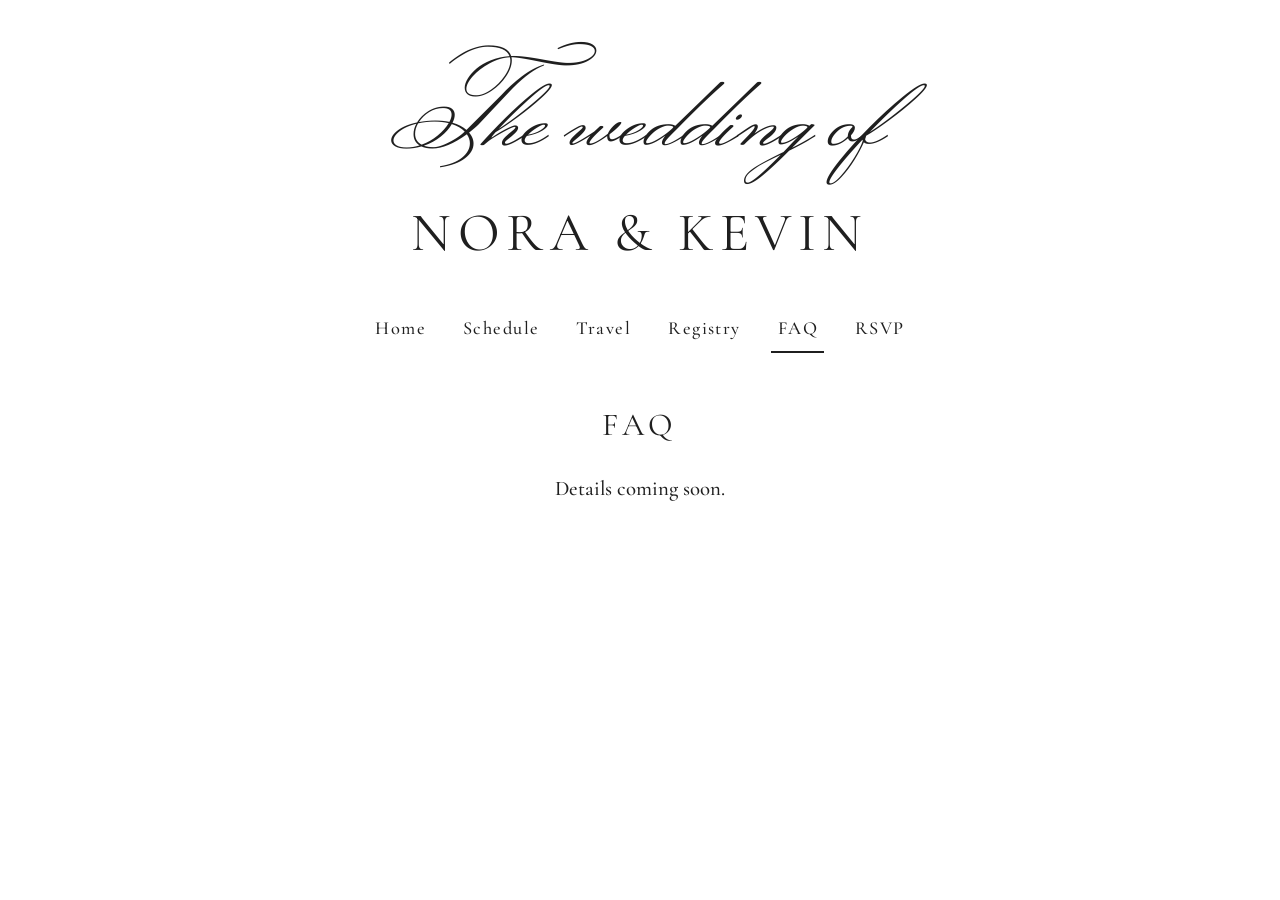
==== faq/index.html @ d705b708 "Apply the chosen design: script masthead, serif caps, nav, photo Modeled on the template Kevin picke" ====
<!doctype html>
<html lang="en">
<head>
  <meta charset="utf-8">
  <meta name="viewport" content="width=device-width, initial-scale=1">
  <meta name="robots" content="noindex, nofollow">
  <title>FAQ &middot; Nora &amp; Kevin</title>
  <link rel="preload" href="/fonts/cormorant-garamond.woff2" as="font" type="font/woff2" crossorigin>
  <link rel="stylesheet" href="/style.css">
  <script>document.documentElement.className += ' js';</script>
</head>
<body class="subpage">
  <div class="page">
    <header class="topbar">
      <button type="button" class="menu-button" aria-controls="site-nav" aria-expanded="false" aria-label="Open menu">&#9776;</button>
      <a class="monogram" href="/">N&amp;K</a>
    </header>

    <header class="masthead">
      <p class="script">The wedding of</p>
      <p class="names"><a href="/">Nora &amp; Kevin</a></p>
    </header>

    <nav id="site-nav" class="site-nav" aria-label="Main">
      <ul>
        <li><a href="/">Home</a></li>
        <li><a href="/schedule/">Schedule</a></li>
        <li><a href="/travel/">Travel</a></li>
        <li><a href="/registry/">Registry</a></li>
        <li><a href="/faq/" aria-current="page">FAQ</a></li>
        <li><a href="/rsvp/">RSVP</a></li>
      </ul>
    </nav>

    <main class="content">
      <h1 class="page-title">FAQ</h1>
      <p class="center">Details coming soon.</p>
    </main>
  </div>
  <script src="/site.js"></script>
</body>
</html>
---- style.css ----
/* Shared styles for every page. Fonts are self-hosted (see fonts/), so no
   requests go to Google Fonts. */

@font-face {
  font-family: "Cormorant Garamond";
  src: url("/fonts/cormorant-garamond.woff2") format("woff2");
  font-weight: 300 700;
  font-display: swap;
}

@font-face {
  font-family: "Monsieur La Doulaise";
  src: url("/fonts/monsieur-la-doulaise.woff2") format("woff2");
  font-display: swap;
}

:root {
  --ink: #1f1f1f;
  --muted: #4a4a4a;
  --line: #d6d6d6;
  --paper: #fff;
  --serif: "Cormorant Garamond", Garamond, Georgia, serif;
  --script: "Monsieur La Doulaise", "Snell Roundhand", cursive;
}

*, *::before, *::after { box-sizing: border-box; }

body {
  margin: 0;
  font-family: var(--serif);
  font-weight: 500;
  font-size: 1.3rem;
  line-height: 1.5;
  color: var(--ink);
  background: var(--paper);
}

a { color: inherit; }
img { max-width: 100%; display: block; }

.caps { text-transform: uppercase; letter-spacing: 0.14em; }

/* ---- Page frame ----
   Desktop order: masthead, nav, photo, content.
   Phone order: top bar, photo, masthead, content (nav opens from the menu button). */

.page { display: flex; flex-direction: column; min-height: 100vh; }

.topbar { display: none; }

.masthead { text-align: center; padding: 3rem 1rem 1rem; }

.script {
  font-family: var(--script);
  font-weight: normal;
  font-size: clamp(4rem, 11vw, 6.5rem);
  line-height: 1.3;
  margin: 0;
}

.names a { text-decoration: none; }

.names {
  font-weight: 400;
  font-size: clamp(2.1rem, 6vw, 3.4rem);
  line-height: 1.25;
  letter-spacing: 0.12em;
  text-transform: uppercase;
  margin: 1rem 0 1rem;
}

.when-where, .countdown {
  font-size: 1.15rem;
  letter-spacing: 0.15em;
  text-transform: uppercase;
  margin: 0;
}

/* ---- Navigation ---- */

.site-nav ul {
  list-style: none;
  margin: 0;
  padding: 0.5rem 1rem 2rem;
  display: flex;
  flex-wrap: wrap;
  justify-content: center;
  gap: 0.25rem 1.5rem;
}

.site-nav a {
  display: inline-block;
  padding: 0.5rem 0.4rem;
  font-size: 1.15rem;
  letter-spacing: 0.08em;
  text-decoration: none;
  border-bottom: 2px solid transparent;
}

.site-nav a:hover { border-bottom-color: var(--line); }
.site-nav a[aria-current="page"] { border-bottom-color: var(--ink); }

a:focus-visible, button:focus-visible { outline: 3px solid var(--ink); outline-offset: 3px; }

/* ---- Photo ---- */

.hero { margin: 0 auto; width: 100%; max-width: 58rem; padding: 0 1rem; }
.hero img, .hero-placeholder { width: 100%; aspect-ratio: 16 / 10; object-fit: cover; }
.hero-placeholder {
  display: grid;
  place-items: center;
  background: #eee;
  color: var(--muted);
  letter-spacing: 0.1em;
  text-transform: uppercase;
  font-size: 1rem;
}

/* ---- Content ---- */

main { flex: 1; }

.content { max-width: 38rem; margin: 0 auto; padding: 1rem 1rem 4rem; }

.page-title {
  font-weight: 400;
  font-size: 2rem;
  letter-spacing: 0.14em;
  text-transform: uppercase;
  text-align: center;
  margin: 0 0 1.5rem;
}

.details { text-align: center; padding: 3.5rem 1rem 4rem; }
.details p { margin: 0; letter-spacing: 0.15em; text-transform: uppercase; }
.details .rule { width: 12rem; height: 1px; background: var(--ink); border: 0; margin: 1.5rem auto; }
.details .button { margin-top: 2rem; }

.button {
  display: inline-block;
  min-height: 3rem;
  padding: 0.85rem 1.6rem;
  background: var(--ink);
  color: #fff;
  font: inherit;
  font-weight: 600;
  font-size: 1rem;
  letter-spacing: 0.18em;
  text-transform: uppercase;
  text-decoration: none;
  border: 0;
  border-radius: 2px;
  cursor: pointer;
}

.center { text-align: center; }

/* ---- Phones ---- */

@media (max-width: 760px) {
  body { font-size: 1.25rem; }

  .topbar {
    order: -2;
    display: grid;
    grid-template-columns: 3rem 1fr 3rem;
    align-items: center;
    position: sticky;
    top: 0;
    z-index: 10;
    height: 3.5rem;
    padding: 0 0.5rem;
    background: var(--paper);
  }

  .monogram {
    grid-column: 2;
    justify-self: center;
    font-size: 1.6rem;
    letter-spacing: 0.08em;
    text-decoration: none;
  }

  .menu-button {
    display: none;
    width: 3rem;
    height: 3rem;
    padding: 0;
    background: none;
    border: 0;
    color: inherit;
    font-size: 2rem;
    line-height: 1;
    cursor: pointer;
  }
  .js .menu-button { display: block; }

  /* Without JavaScript the nav simply shows as a list under the top bar. */
  .site-nav { order: -1; }
  .js .site-nav {
    display: none;
    position: fixed;
    top: 3.5rem;
    left: 0;
    right: 0;
    bottom: 0;
    z-index: 9;
    overflow-y: auto;
    background: var(--paper);
  }
  .js .site-nav.open { display: block; }
  .js .site-nav ul { flex-direction: column; align-items: center; gap: 0.5rem; padding-top: 1.5rem; }
  .js .site-nav a { font-size: 1.4rem; padding: 0.6rem 1rem; }

  .hero { padding: 0; }
  .hero img, .hero-placeholder { aspect-ratio: 4 / 3; }

  .masthead { padding-top: 2.5rem; }
  .when-where, .countdown { font-size: 1.05rem; line-height: 1.8; }

  /* Inner pages skip the big masthead on phones; the top bar names the site. */
  .subpage .masthead { display: none; }
  .subpage .content { padding-top: 2rem; }
}

@media (min-width: 761px) {
  .masthead { order: 1; }
  .site-nav { order: 2; }
  .hero { order: 3; }
  main { order: 4; }
}
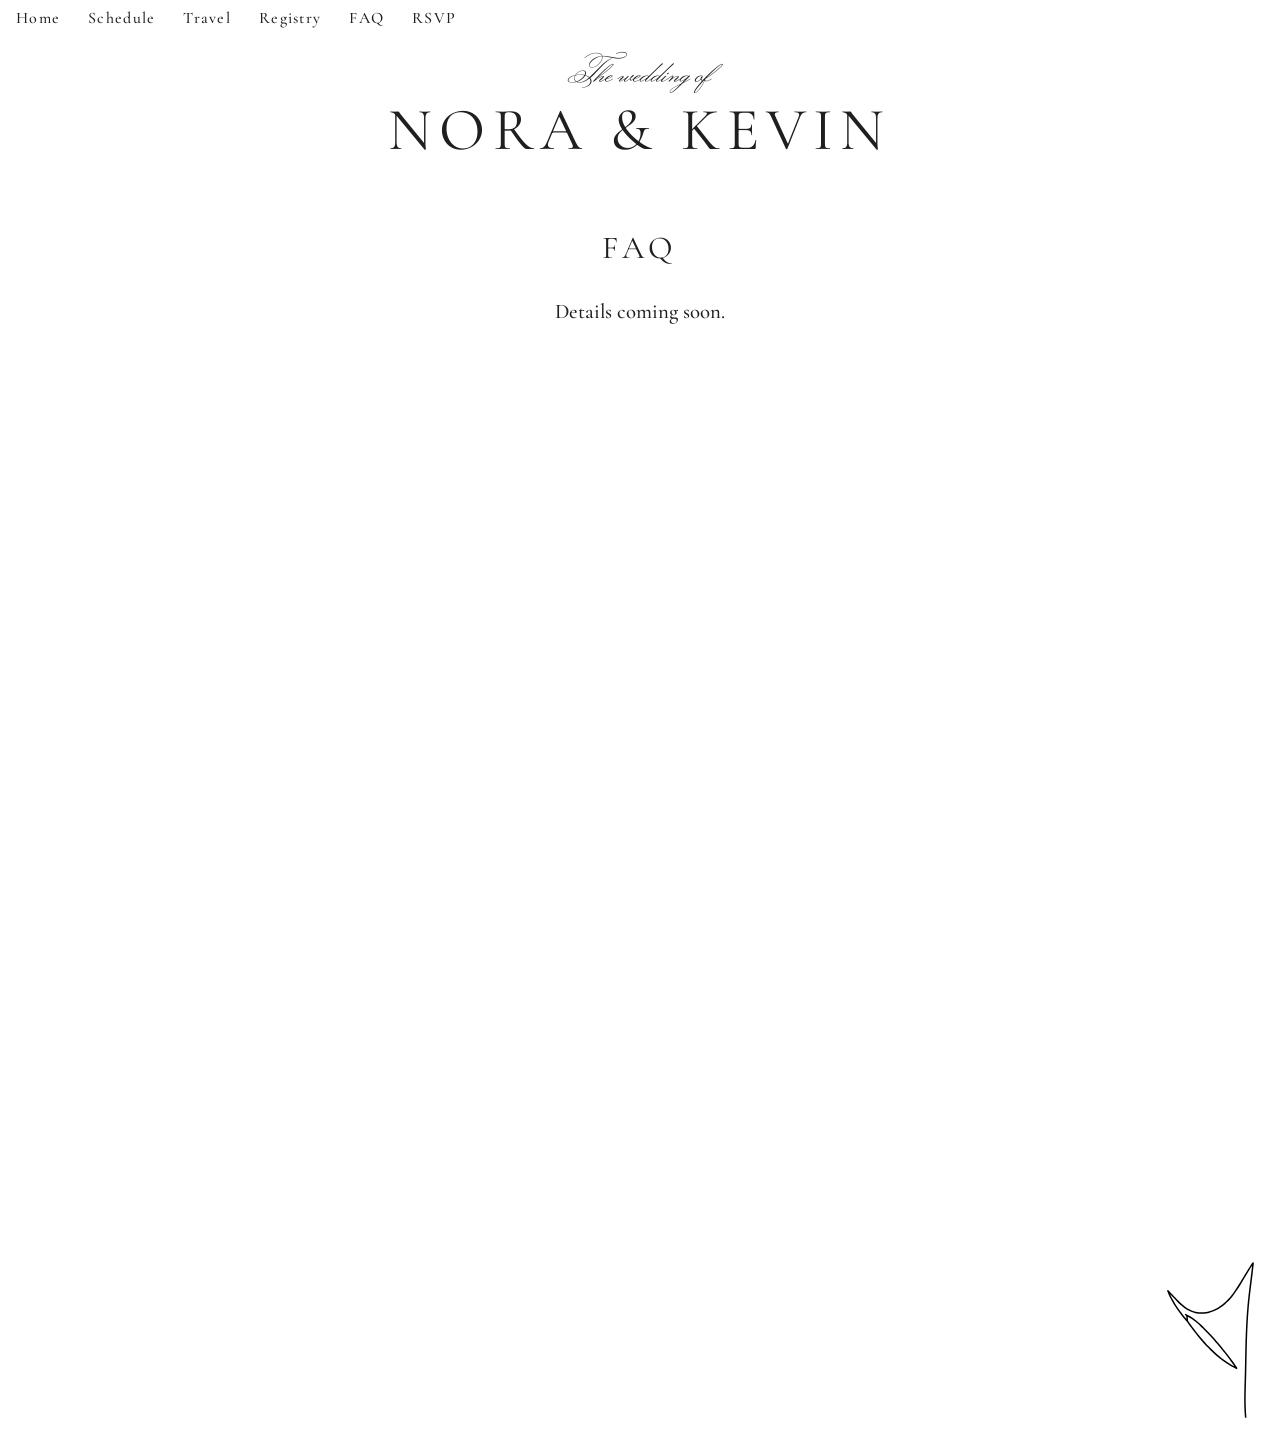
==== commit f2a75df7: "Add a heart to the bottom-right of every page, always below the fold Kevin's line-drawn heart sits i" ====
--- a/faq/index.html
+++ b/faq/index.html
@@ -37,6 +37,10 @@
       <p class="center">Details coming soon.</p>
     </main>
   </div>
+
+  <footer class="site-footer">
+    <img src="/images/heart.svg" alt="" width="91" height="160">
+  </footer>
   <script src="/site.js"></script>
 </body>
 </html>
--- a/style.css
+++ b/style.css
@@ -41,7 +41,7 @@
 .caps { text-transform: uppercase; letter-spacing: 0.14em; }
 
 /* ---- Page frame ----
-   Desktop order: masthead, nav, photo, content.
+   Desktop order: nav (a small utility bar, top left), masthead, photo, content.
    Phone order: top bar, photo, masthead, content (nav opens from the menu button). */
 
 .page { display: flex; flex-direction: column; min-height: 100vh; }
@@ -53,7 +53,7 @@
 .script {
   font-family: var(--script);
   font-weight: normal;
-  font-size: clamp(4rem, 11vw, 6.5rem);
+  font-size: 1.875rem; /* 30px */
   line-height: 1.3;
   margin: 0;
 }
@@ -62,15 +62,15 @@
 
 .names {
   font-weight: 400;
-  font-size: clamp(2.1rem, 6vw, 3.4rem);
+  font-size: clamp(2rem, 8vw, 3.75rem); /* 60px, shrinking to fit phones */
   line-height: 1.25;
   letter-spacing: 0.12em;
   text-transform: uppercase;
-  margin: 1rem 0 1rem;
-}
-
-.when-where, .countdown {
-  font-size: 1.15rem;
+  margin: 0;
+}
+
+.when-where {
+  font-size: 1.125rem; /* 18px */
   letter-spacing: 0.15em;
   text-transform: uppercase;
   margin: 0;
@@ -94,18 +94,21 @@
   font-size: 1.15rem;
   letter-spacing: 0.08em;
   text-decoration: none;
-  border-bottom: 2px solid transparent;
-}
-
-.site-nav a:hover { border-bottom-color: var(--line); }
-.site-nav a[aria-current="page"] { border-bottom-color: var(--ink); }
+}
 
 a:focus-visible, button:focus-visible { outline: 3px solid var(--ink); outline-offset: 3px; }
 
 /* ---- Photo ---- */
 
 .hero { margin: 0 auto; width: 100%; max-width: 58rem; padding: 0 1rem; }
-.hero img, .hero-placeholder { width: 100%; aspect-ratio: 16 / 10; object-fit: cover; }
+.hero img, .hero video, .hero-placeholder { width: 100%; aspect-ratio: 16 / 10; object-fit: cover; }
+
+/* The home page video is decoration only: no controls, no hover icons, and
+   clicks/taps pass straight through it. */
+.hero video { aspect-ratio: 16 / 9; background: #000; pointer-events: none; user-select: none; }
+.hero video::-webkit-media-controls,
+.hero video::-webkit-media-controls-start-playback-button,
+.hero video::-webkit-media-controls-overlay-play-button { display: none !important; -webkit-appearance: none; }
 .hero-placeholder {
   display: grid;
   place-items: center;
@@ -120,7 +123,9 @@
 
 main { flex: 1; }
 
-.content { max-width: 38rem; margin: 0 auto; padding: 1rem 1rem 4rem; }
+/* width: 100% because .page is a flex column, where auto margins would
+   otherwise shrink the box to fit its content. */
+.content { width: 100%; max-width: 38rem; margin: 0 auto; padding: 1rem 1rem 4rem; }
 
 .page-title {
   font-weight: 400;
@@ -131,10 +136,8 @@
   margin: 0 0 1.5rem;
 }
 
-.details { text-align: center; padding: 3.5rem 1rem 4rem; }
-.details p { margin: 0; letter-spacing: 0.15em; text-transform: uppercase; }
-.details .rule { width: 12rem; height: 1px; background: var(--ink); border: 0; margin: 1.5rem auto; }
-.details .button { margin-top: 2rem; }
+/* The home page ends at the video (desktop) or the masthead (phones). */
+.home .page { padding-bottom: 3rem; }
 
 .button {
   display: inline-block;
@@ -154,6 +157,22 @@
 }
 
 .center { text-align: center; }
+
+/* ---- Footer heart ----
+   Always below the fold: .page is at least one screen tall (min-height:
+   100vh, which on phones is the tallest viewport, so even with the address
+   bar showing), and the footer adds more empty space after it, with the
+   heart in its bottom-right corner. */
+
+.site-footer {
+  display: flex;
+  justify-content: flex-end;
+  align-items: flex-end;
+  /* 40% of a screen of empty space above the heart (10rem) and its padding. */
+  min-height: calc(40vh + 11.5rem);
+  padding: 0 1.5rem 1.5rem;
+}
+.site-footer img { width: auto; height: 10rem; }
 
 /* ---- Phones ---- */
 
@@ -213,10 +232,13 @@
   .js .site-nav a { font-size: 1.4rem; padding: 0.6rem 1rem; }
 
   .hero { padding: 0; }
-  .hero img, .hero-placeholder { aspect-ratio: 4 / 3; }
+  .hero img, .hero video, .hero-placeholder { aspect-ratio: 4 / 3; }
 
   .masthead { padding-top: 2.5rem; }
-  .when-where, .countdown { font-size: 1.05rem; line-height: 1.8; }
+  .names { margin: 0.25rem 0 0.75rem; }
+  .when-where { line-height: 1.8; }
+  .when-where span { display: block; }
+  .when-where .sep { display: none; }
 
   /* Inner pages skip the big masthead on phones; the top bar names the site. */
   .subpage .masthead { display: none; }
@@ -224,8 +246,12 @@
 }
 
 @media (min-width: 761px) {
-  .masthead { order: 1; }
-  .site-nav { order: 2; }
-  .hero { order: 3; }
-  main { order: 4; }
-}
+  /* Full-width white bar that stays at the top while the page scrolls. */
+  .site-nav { order: 0; position: sticky; top: 0; z-index: 10; background: var(--paper); }
+  .masthead { order: 1; padding-top: 1.2rem; padding-bottom: 2.5rem; }
+  .hero { order: 2; }
+  main { order: 3; }
+
+  .site-nav ul { justify-content: flex-start; padding: 0 1rem; gap: 0.25rem 1.75rem; }
+  .site-nav a { font-size: 1rem; padding: 0.35rem 0; }
+}
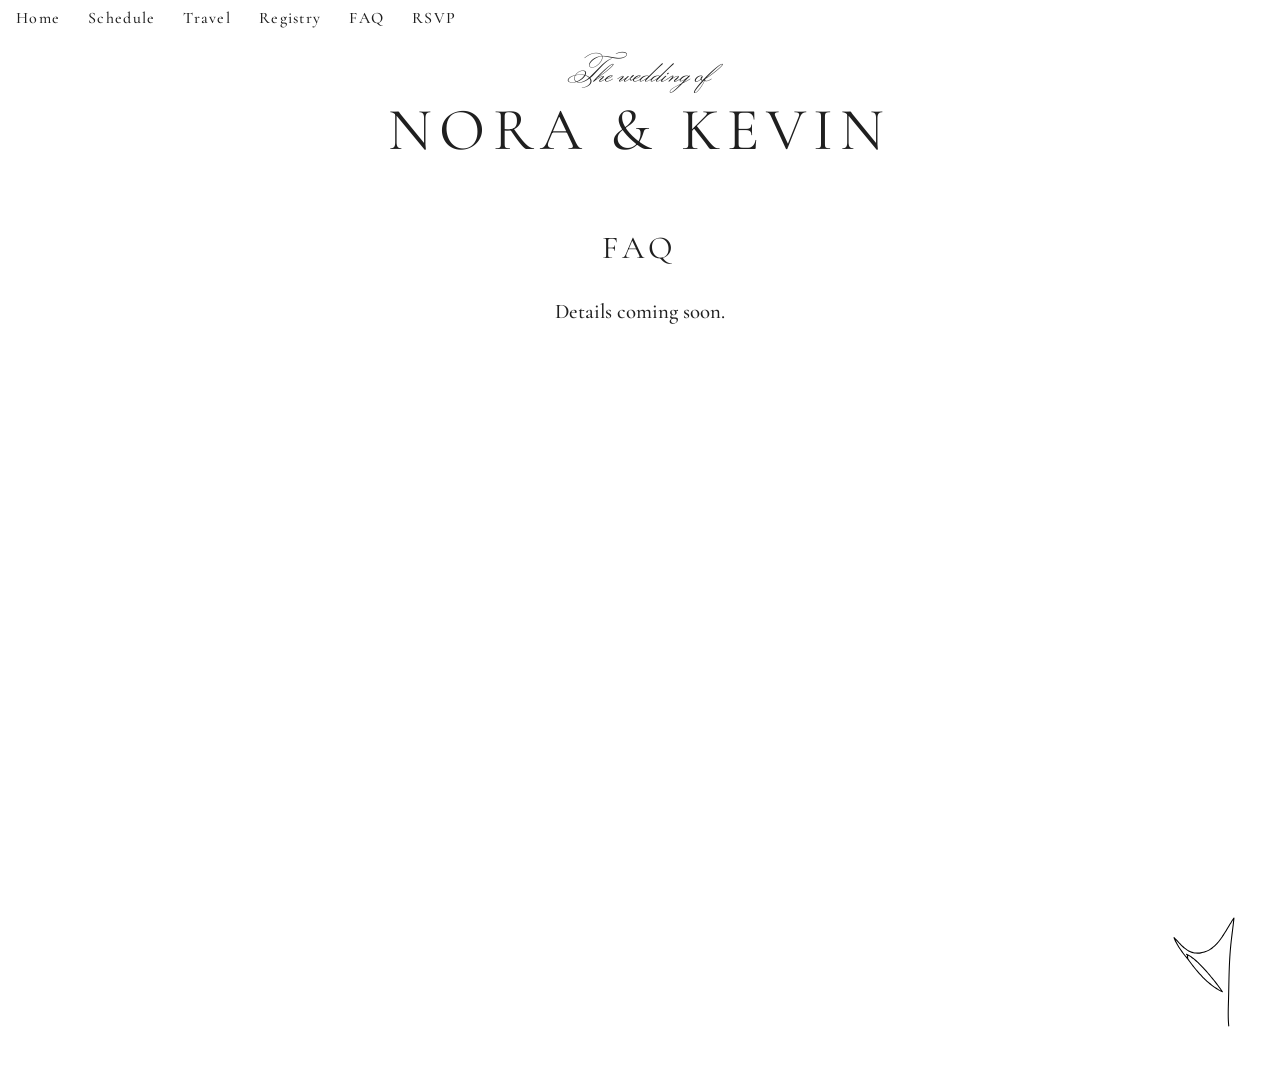
==== commit f3872252: "Footer heart: background image, 70% size, just below the fold The heart is now a CSS background on t" ====
--- a/faq/index.html
+++ b/faq/index.html
@@ -38,9 +38,7 @@
     </main>
   </div>
 
-  <footer class="site-footer">
-    <img src="/images/heart.svg" alt="" width="91" height="160">
-  </footer>
+  <footer class="site-footer"></footer>
   <script src="/site.js"></script>
 </body>
 </html>
--- a/style.css
+++ b/style.css
@@ -159,20 +159,19 @@
 .center { text-align: center; }
 
 /* ---- Footer heart ----
-   Always below the fold: .page is at least one screen tall (min-height:
+   Hidden just below the fold: .page is at least one screen tall (min-height:
    100vh, which on phones is the tallest viewport, so even with the address
-   bar showing), and the footer adds more empty space after it, with the
-   heart in its bottom-right corner. */
+   bar showing), and the footer after it is only as tall as the heart, its
+   offset from the corner, and a 1rem gap above it. It's a background image,
+   so it can't be dragged, selected or saved like a picture. */
 
 .site-footer {
-  display: flex;
-  justify-content: flex-end;
-  align-items: flex-end;
-  /* 40% of a screen of empty space above the heart (10rem) and its padding. */
-  min-height: calc(40vh + 11.5rem);
-  padding: 0 1.5rem 1.5rem;
-}
-.site-footer img { width: auto; height: 10rem; }
+  --heart-size: 7rem;
+  --heart-inset: 2.75rem;
+  height: calc(var(--heart-size) + var(--heart-inset) + 1rem);
+  background: url("/images/heart.svg") no-repeat
+    right var(--heart-inset) bottom var(--heart-inset) / auto var(--heart-size);
+}
 
 /* ---- Phones ---- */
 
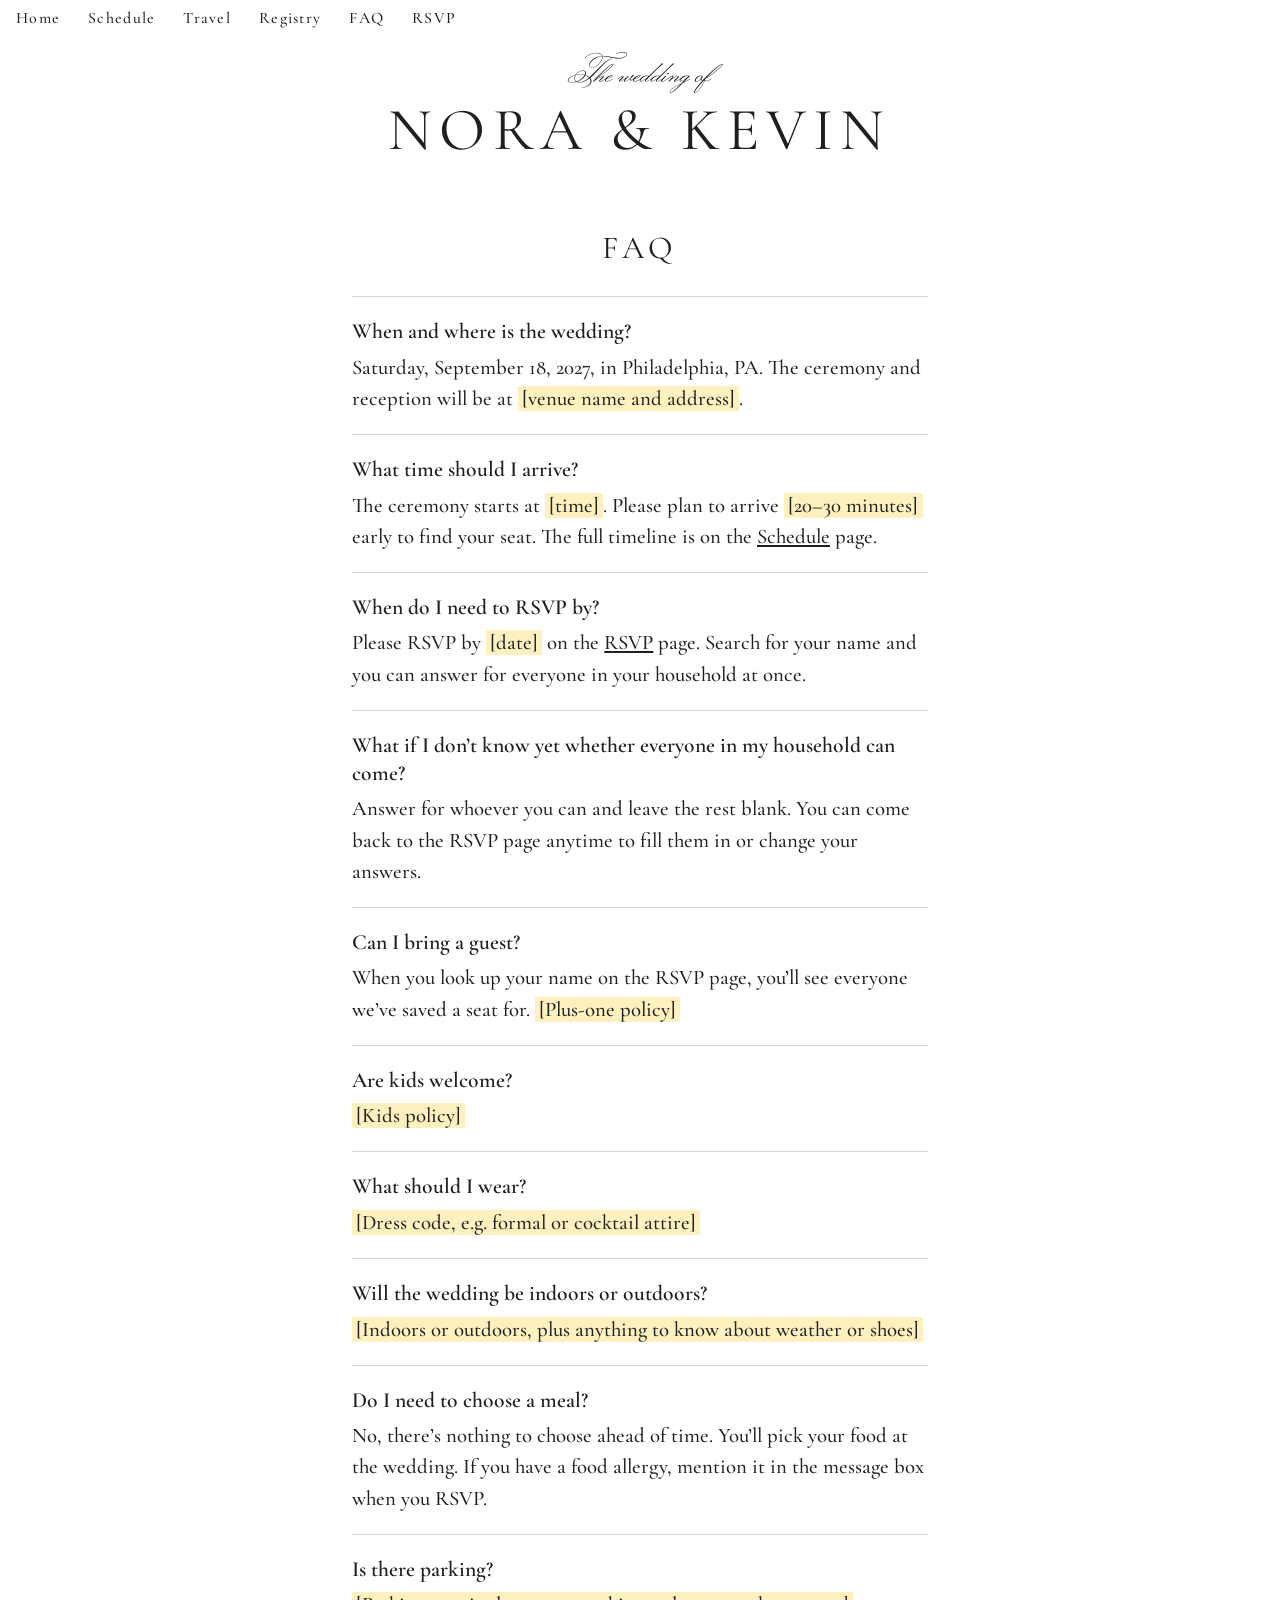
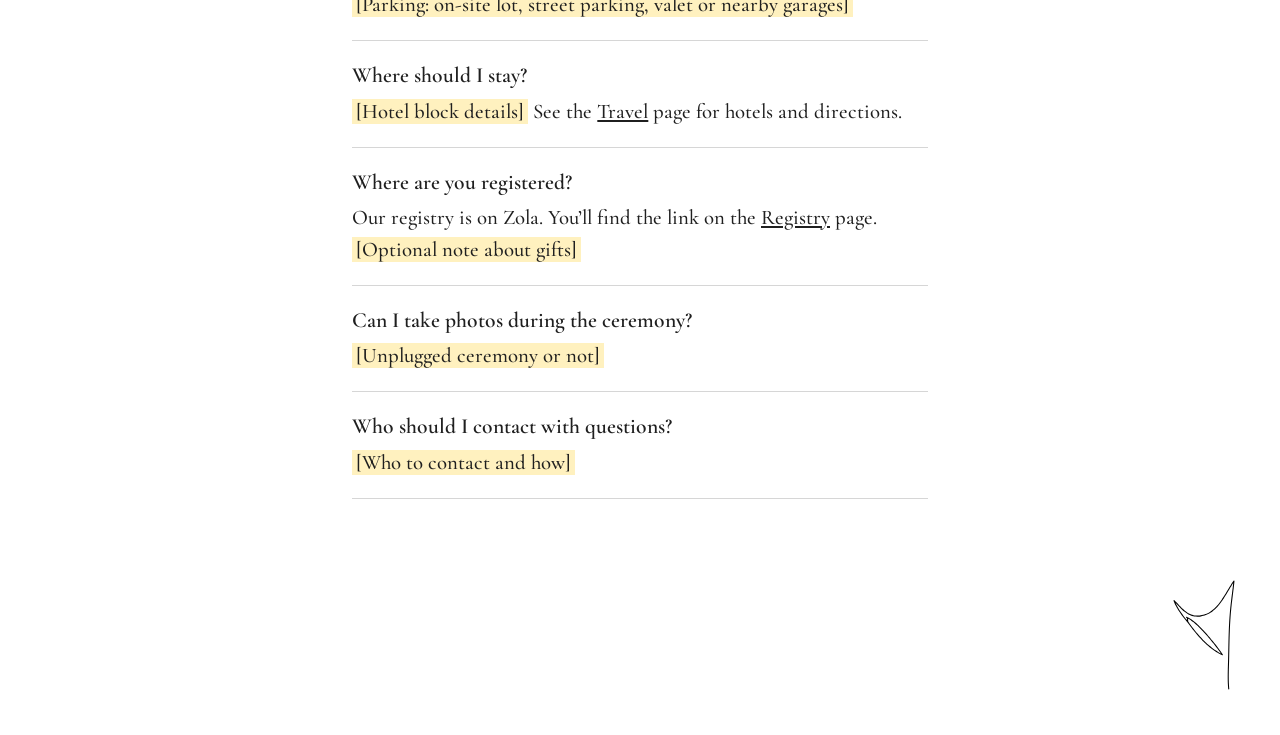
==== commit 37caa8f1: "Draft the FAQ page with placeholder answers Fourteen questions as a plain, always-visible list with " ====
--- a/faq/index.html
+++ b/faq/index.html
@@ -34,7 +34,79 @@
 
     <main class="content">
       <h1 class="page-title">FAQ</h1>
-      <p class="center">Details coming soon.</p>
+
+      <!-- Highlighted [brackets] (class="tbd") are placeholders still to be decided. -->
+      <div class="qa">
+        <section class="qa-item">
+          <h2>When and where is the wedding?</h2>
+          <p>Saturday, September 18, 2027, in Philadelphia, PA. The ceremony and reception will be at <span class="tbd">[venue name and address]</span>.</p>
+        </section>
+
+        <section class="qa-item">
+          <h2>What time should I arrive?</h2>
+          <p>The ceremony starts at <span class="tbd">[time]</span>. Please plan to arrive <span class="tbd">[20–30 minutes]</span> early to find your seat. The full timeline is on the <a href="/schedule/">Schedule</a> page.</p>
+        </section>
+
+        <section class="qa-item">
+          <h2>When do I need to RSVP by?</h2>
+          <p>Please RSVP by <span class="tbd">[date]</span> on the <a href="/rsvp/">RSVP</a> page. Search for your name and you can answer for everyone in your household at once.</p>
+        </section>
+
+        <section class="qa-item">
+          <h2>What if I don’t know yet whether everyone in my household can come?</h2>
+          <p>Answer for whoever you can and leave the rest blank. You can come back to the RSVP page anytime to fill them in or change your answers.</p>
+        </section>
+
+        <section class="qa-item">
+          <h2>Can I bring a guest?</h2>
+          <p>When you look up your name on the RSVP page, you’ll see everyone we’ve saved a seat for. <span class="tbd">[Plus-one policy]</span></p>
+        </section>
+
+        <section class="qa-item">
+          <h2>Are kids welcome?</h2>
+          <p><span class="tbd">[Kids policy]</span></p>
+        </section>
+
+        <section class="qa-item">
+          <h2>What should I wear?</h2>
+          <p><span class="tbd">[Dress code, e.g. formal or cocktail attire]</span></p>
+        </section>
+
+        <section class="qa-item">
+          <h2>Will the wedding be indoors or outdoors?</h2>
+          <p><span class="tbd">[Indoors or outdoors, plus anything to know about weather or shoes]</span></p>
+        </section>
+
+        <section class="qa-item">
+          <h2>Do I need to choose a meal?</h2>
+          <p>No, there’s nothing to choose ahead of time. You’ll pick your food at the wedding. If you have a food allergy, mention it in the message box when you RSVP.</p>
+        </section>
+
+        <section class="qa-item">
+          <h2>Is there parking?</h2>
+          <p><span class="tbd">[Parking: on-site lot, street parking, valet or nearby garages]</span></p>
+        </section>
+
+        <section class="qa-item">
+          <h2>Where should I stay?</h2>
+          <p><span class="tbd">[Hotel block details]</span> See the <a href="/travel/">Travel</a> page for hotels and directions.</p>
+        </section>
+
+        <section class="qa-item">
+          <h2>Where are you registered?</h2>
+          <p>Our registry is on Zola. You’ll find the link on the <a href="/registry/">Registry</a> page. <span class="tbd">[Optional note about gifts]</span></p>
+        </section>
+
+        <section class="qa-item">
+          <h2>Can I take photos during the ceremony?</h2>
+          <p><span class="tbd">[Unplugged ceremony or not]</span></p>
+        </section>
+
+        <section class="qa-item">
+          <h2>Who should I contact with questions?</h2>
+          <p><span class="tbd">[Who to contact and how]</span></p>
+        </section>
+      </div>
     </main>
   </div>
 
--- a/style.css
+++ b/style.css
@@ -158,6 +158,17 @@
 
 .center { text-align: center; }
 
+/* ---- Questions and answers (FAQ) ---- */
+
+.qa { border-top: 1px solid var(--line); }
+.qa-item { padding: 1.25rem 0; border-bottom: 1px solid var(--line); }
+.qa-item h2 { font-size: 1.35rem; font-weight: 600; line-height: 1.3; margin: 0 0 0.4rem; }
+.qa-item p { margin: 0 0 0.5rem; }
+.qa-item p:last-child { margin-bottom: 0; }
+
+/* Placeholder text still to be decided: easy to spot before launch. */
+.tbd { background: #fff1bf; padding: 0 0.2em; }
+
 /* ---- Footer heart ----
    Hidden just below the fold: .page is at least one screen tall (min-height:
    100vh, which on phones is the tallest viewport, so even with the address
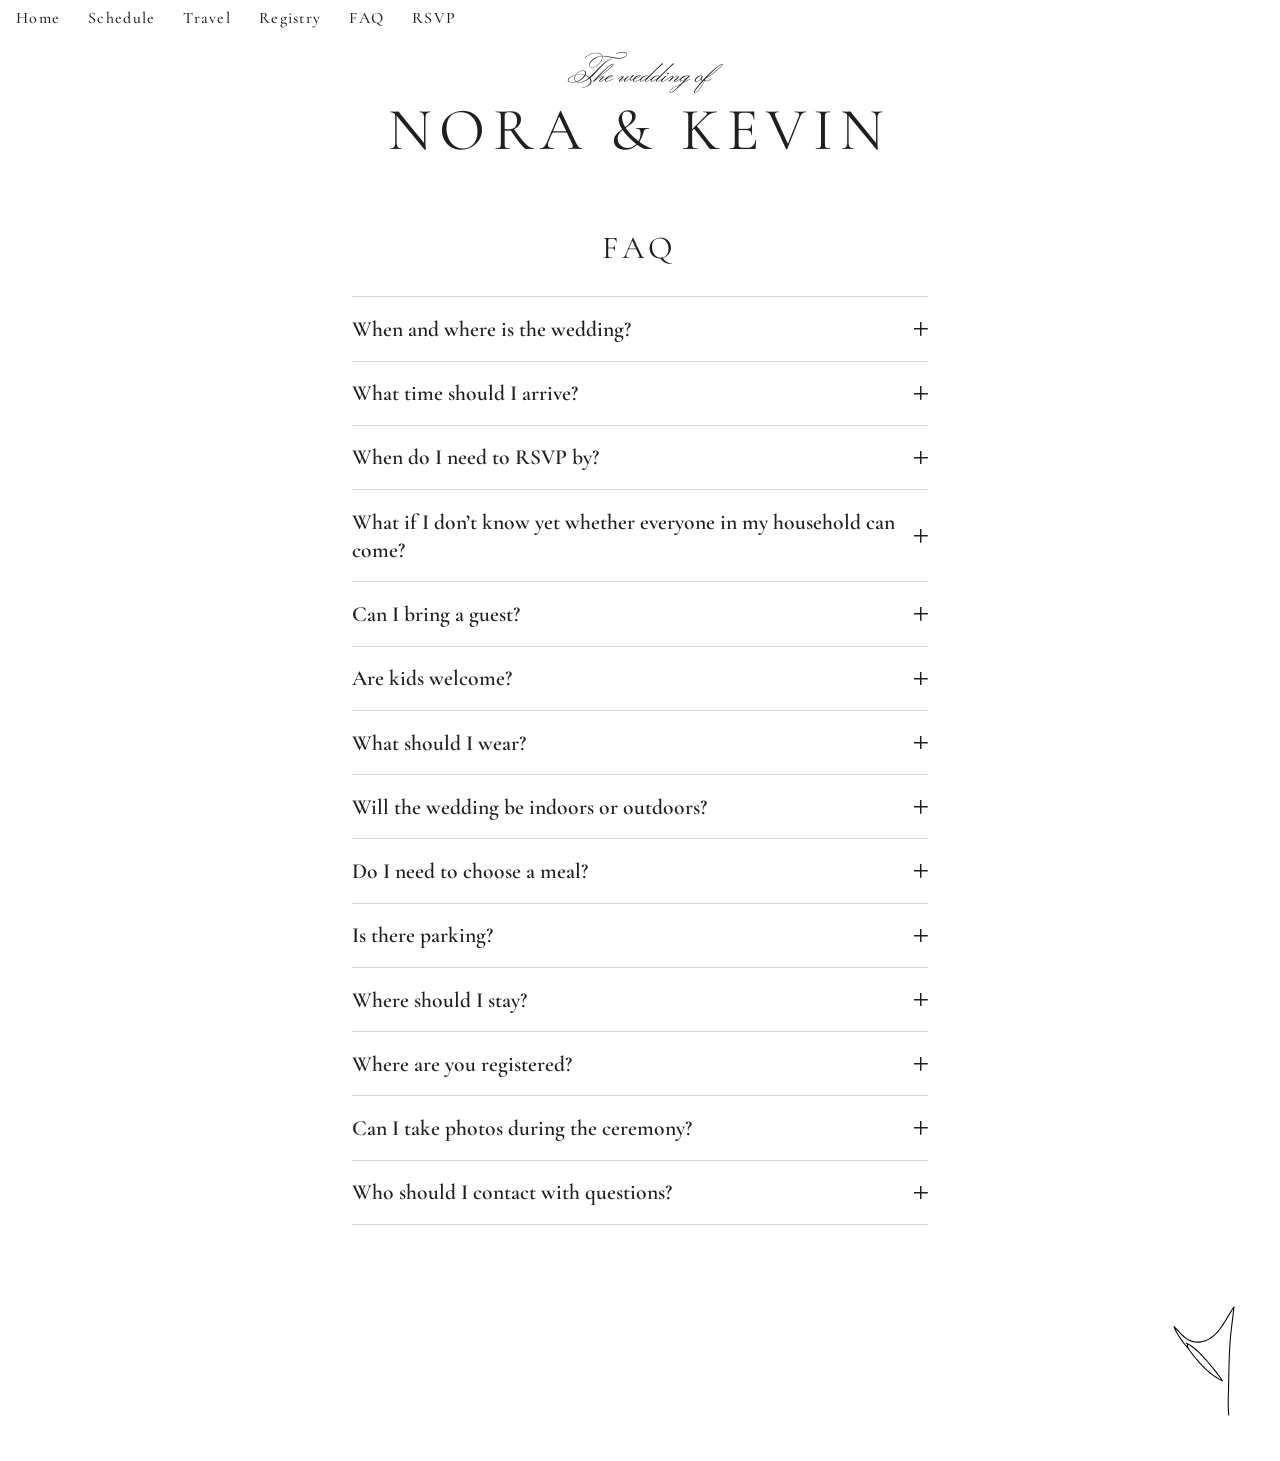
==== commit d3266315: "FAQ: show only the questions; tap one to reveal its answer Uses the built-in <details>/<summary> ele" ====
--- a/faq/index.html
+++ b/faq/index.html
@@ -35,77 +35,78 @@
     <main class="content">
       <h1 class="page-title">FAQ</h1>
 
-      <!-- Highlighted [brackets] (class="tbd") are placeholders still to be decided. -->
+      <!-- Each question opens to show its answer (<details>, no JavaScript needed).
+           Highlighted [brackets] (class="tbd") are placeholders still to be decided. -->
       <div class="qa">
-        <section class="qa-item">
-          <h2>When and where is the wedding?</h2>
+        <details class="qa-item">
+          <summary>When and where is the wedding?</summary>
           <p>Saturday, September 18, 2027, in Philadelphia, PA. The ceremony and reception will be at <span class="tbd">[venue name and address]</span>.</p>
-        </section>
+        </details>
 
-        <section class="qa-item">
-          <h2>What time should I arrive?</h2>
+        <details class="qa-item">
+          <summary>What time should I arrive?</summary>
           <p>The ceremony starts at <span class="tbd">[time]</span>. Please plan to arrive <span class="tbd">[20–30 minutes]</span> early to find your seat. The full timeline is on the <a href="/schedule/">Schedule</a> page.</p>
-        </section>
+        </details>
 
-        <section class="qa-item">
-          <h2>When do I need to RSVP by?</h2>
+        <details class="qa-item">
+          <summary>When do I need to RSVP by?</summary>
           <p>Please RSVP by <span class="tbd">[date]</span> on the <a href="/rsvp/">RSVP</a> page. Search for your name and you can answer for everyone in your household at once.</p>
-        </section>
+        </details>
 
-        <section class="qa-item">
-          <h2>What if I don’t know yet whether everyone in my household can come?</h2>
+        <details class="qa-item">
+          <summary>What if I don’t know yet whether everyone in my household can come?</summary>
           <p>Answer for whoever you can and leave the rest blank. You can come back to the RSVP page anytime to fill them in or change your answers.</p>
-        </section>
+        </details>
 
-        <section class="qa-item">
-          <h2>Can I bring a guest?</h2>
+        <details class="qa-item">
+          <summary>Can I bring a guest?</summary>
           <p>When you look up your name on the RSVP page, you’ll see everyone we’ve saved a seat for. <span class="tbd">[Plus-one policy]</span></p>
-        </section>
+        </details>
 
-        <section class="qa-item">
-          <h2>Are kids welcome?</h2>
+        <details class="qa-item">
+          <summary>Are kids welcome?</summary>
           <p><span class="tbd">[Kids policy]</span></p>
-        </section>
+        </details>
 
-        <section class="qa-item">
-          <h2>What should I wear?</h2>
+        <details class="qa-item">
+          <summary>What should I wear?</summary>
           <p><span class="tbd">[Dress code, e.g. formal or cocktail attire]</span></p>
-        </section>
+        </details>
 
-        <section class="qa-item">
-          <h2>Will the wedding be indoors or outdoors?</h2>
+        <details class="qa-item">
+          <summary>Will the wedding be indoors or outdoors?</summary>
           <p><span class="tbd">[Indoors or outdoors, plus anything to know about weather or shoes]</span></p>
-        </section>
+        </details>
 
-        <section class="qa-item">
-          <h2>Do I need to choose a meal?</h2>
+        <details class="qa-item">
+          <summary>Do I need to choose a meal?</summary>
           <p>No, there’s nothing to choose ahead of time. You’ll pick your food at the wedding. If you have a food allergy, mention it in the message box when you RSVP.</p>
-        </section>
+        </details>
 
-        <section class="qa-item">
-          <h2>Is there parking?</h2>
+        <details class="qa-item">
+          <summary>Is there parking?</summary>
           <p><span class="tbd">[Parking: on-site lot, street parking, valet or nearby garages]</span></p>
-        </section>
+        </details>
 
-        <section class="qa-item">
-          <h2>Where should I stay?</h2>
+        <details class="qa-item">
+          <summary>Where should I stay?</summary>
           <p><span class="tbd">[Hotel block details]</span> See the <a href="/travel/">Travel</a> page for hotels and directions.</p>
-        </section>
+        </details>
 
-        <section class="qa-item">
-          <h2>Where are you registered?</h2>
+        <details class="qa-item">
+          <summary>Where are you registered?</summary>
           <p>Our registry is on Zola. You’ll find the link on the <a href="/registry/">Registry</a> page. <span class="tbd">[Optional note about gifts]</span></p>
-        </section>
+        </details>
 
-        <section class="qa-item">
-          <h2>Can I take photos during the ceremony?</h2>
+        <details class="qa-item">
+          <summary>Can I take photos during the ceremony?</summary>
           <p><span class="tbd">[Unplugged ceremony or not]</span></p>
-        </section>
+        </details>
 
-        <section class="qa-item">
-          <h2>Who should I contact with questions?</h2>
+        <details class="qa-item">
+          <summary>Who should I contact with questions?</summary>
           <p><span class="tbd">[Who to contact and how]</span></p>
-        </section>
+        </details>
       </div>
     </main>
   </div>
--- a/style.css
+++ b/style.css
@@ -160,11 +160,36 @@
 
 /* ---- Questions and answers (FAQ) ---- */
 
+/* Only the questions show; tapping one opens its answer (<details>). */
 .qa { border-top: 1px solid var(--line); }
-.qa-item { padding: 1.25rem 0; border-bottom: 1px solid var(--line); }
-.qa-item h2 { font-size: 1.35rem; font-weight: 600; line-height: 1.3; margin: 0 0 0.4rem; }
-.qa-item p { margin: 0 0 0.5rem; }
-.qa-item p:last-child { margin-bottom: 0; }
+.qa-item { border-bottom: 1px solid var(--line); }
+.qa-item summary {
+  display: flex;
+  align-items: center;
+  justify-content: space-between;
+  gap: 1rem;
+  padding: 1.1rem 0;
+  font-size: 1.35rem;
+  font-weight: 600;
+  line-height: 1.3;
+  list-style: none;
+  cursor: pointer;
+}
+.qa-item summary::-webkit-details-marker { display: none; }
+.qa-item summary:focus-visible { outline: 3px solid var(--ink); outline-offset: 3px; }
+/* A thin plus that becomes a minus when the answer is open. */
+.qa-item summary::after {
+  content: "";
+  flex: none;
+  width: 0.85rem;
+  height: 0.85rem;
+  background:
+    linear-gradient(var(--ink), var(--ink)) center / 100% 1.5px no-repeat,
+    linear-gradient(var(--ink), var(--ink)) center / 1.5px 100% no-repeat;
+}
+.qa-item[open] summary::after { background-size: 100% 1.5px, 1.5px 0; }
+.qa-item p { margin: 0 2rem 0.75rem 0; }
+.qa-item p:last-child { margin-bottom: 1.25rem; }
 
 /* Placeholder text still to be decided: easy to spot before launch. */
 .tbd { background: #fff1bf; padding: 0 0.2em; }
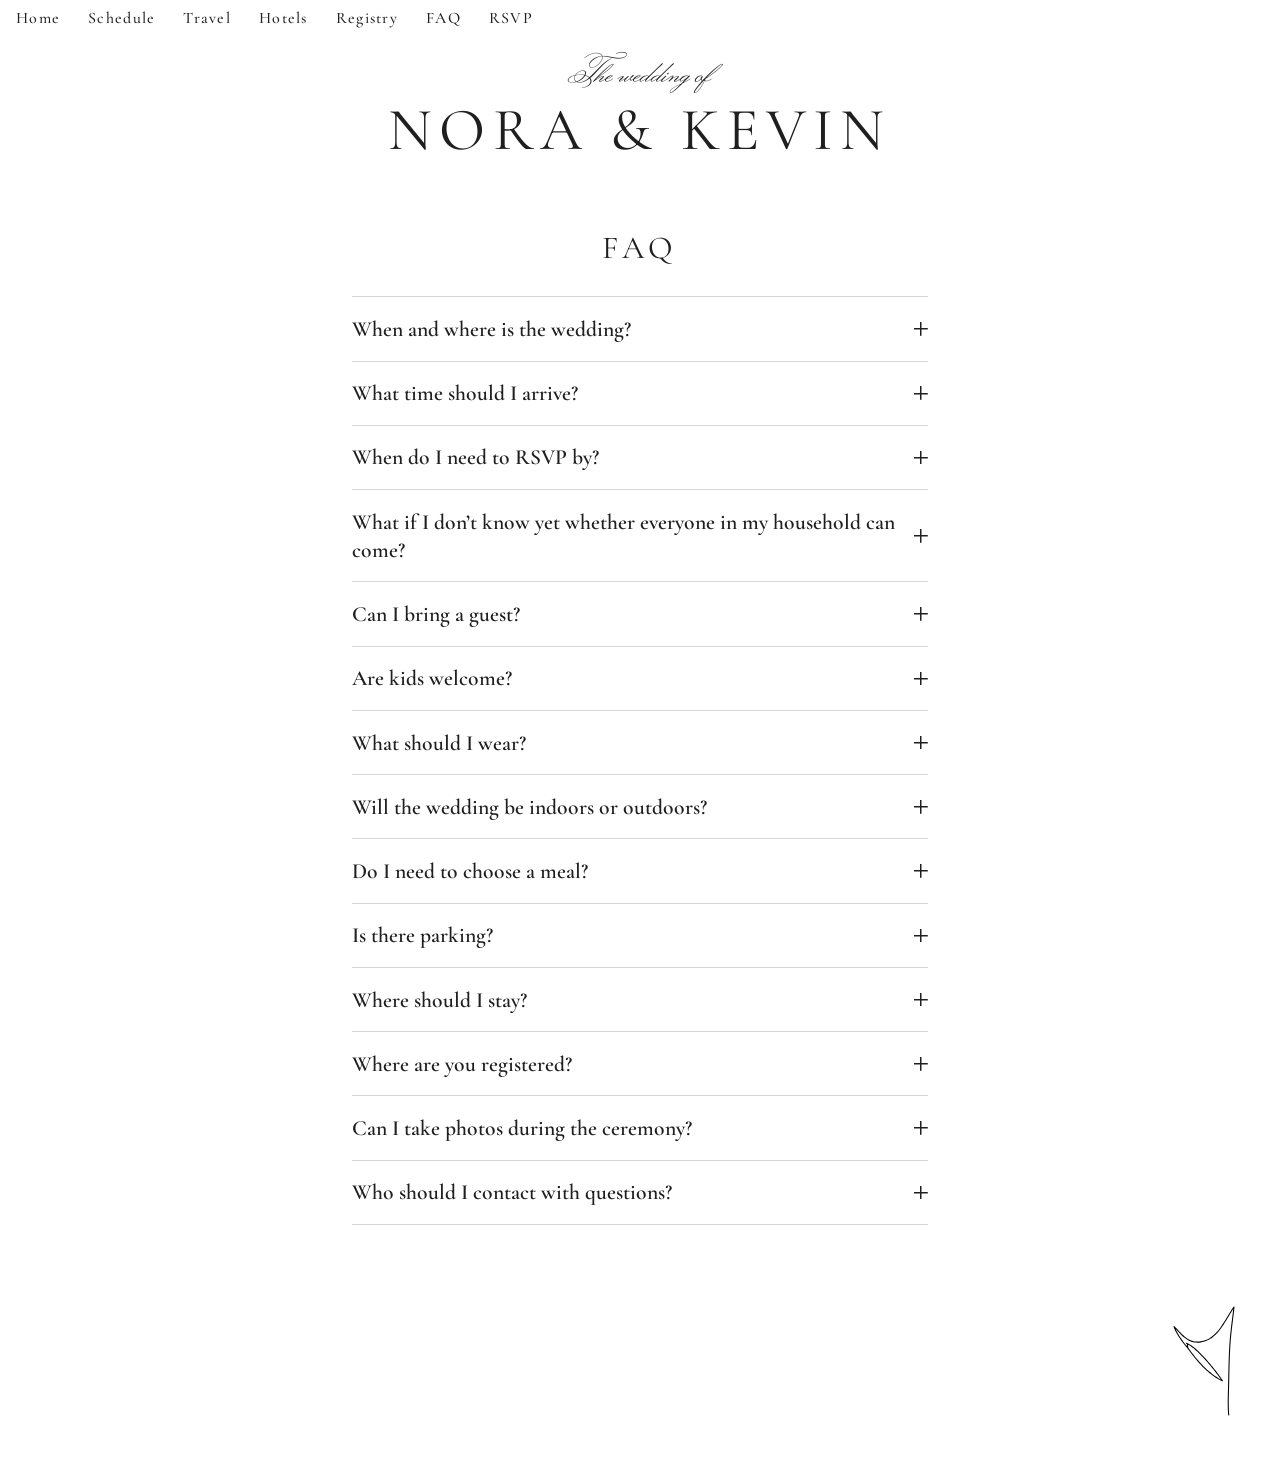
==== commit 5ac29a9c: "Add a Hotels page with Kimpton Monaco and Renaissance Downtown Each hotel shows address, room rates," ====
--- a/faq/index.html
+++ b/faq/index.html
@@ -26,6 +26,7 @@
         <li><a href="/">Home</a></li>
         <li><a href="/schedule/">Schedule</a></li>
         <li><a href="/travel/">Travel</a></li>
+        <li><a href="/hotels/">Hotels</a></li>
         <li><a href="/registry/">Registry</a></li>
         <li><a href="/faq/" aria-current="page">FAQ</a></li>
         <li><a href="/rsvp/">RSVP</a></li>
@@ -90,7 +91,7 @@
 
         <details class="qa-item">
           <summary>Where should I stay?</summary>
-          <p><span class="tbd">[Hotel block details]</span> See the <a href="/travel/">Travel</a> page for hotels and directions.</p>
+          <p>See the <a href="/hotels/">Hotels</a> page for two hotels a short walk from the ceremony and reception, with room rates and booking links.</p>
         </details>
 
         <details class="qa-item">
--- a/style.css
+++ b/style.css
@@ -190,6 +190,29 @@
 .qa-item[open] summary::after { background-size: 100% 1.5px, 1.5px 0; }
 .qa-item p { margin: 0 2rem 0.75rem 0; }
 .qa-item p:last-child { margin-bottom: 1.25rem; }
+
+/* ---- Hotels ---- */
+
+.hotels { border-top: 1px solid var(--line); }
+.hotel { padding: 1.75rem 0; border-bottom: 1px solid var(--line); }
+.hotel h2 { font-size: 1.5rem; font-weight: 600; line-height: 1.3; margin: 0; }
+.hotel-address { margin: 0.15rem 0 1.1rem; color: var(--muted); }
+/* Label on the left (Rooms, Check-in, Distance), its lines on the right. */
+.hotel dl { margin: 0 0 1.4rem; }
+.hotel dl > div { display: grid; grid-template-columns: 6.5rem 1fr; column-gap: 1rem; }
+.hotel dl > div + div { margin-top: 0.6rem; }
+.hotel dt {
+  grid-column: 1;
+  padding-top: 0.2em;
+  font-size: 0.9rem;
+  letter-spacing: 0.12em;
+  text-transform: uppercase;
+}
+.hotel dd { grid-column: 2; margin: 0; }
+.hotel-links { display: flex; flex-wrap: wrap; align-items: center; gap: 0.75rem 1.5rem; margin: 0; }
+@media (max-width: 760px) {
+  .hotel dl > div { grid-template-columns: 5.75rem 1fr; column-gap: 0.75rem; }
+}
 
 /* Placeholder text still to be decided: easy to spot before launch. */
 .tbd { background: #fff1bf; padding: 0 0.2em; }
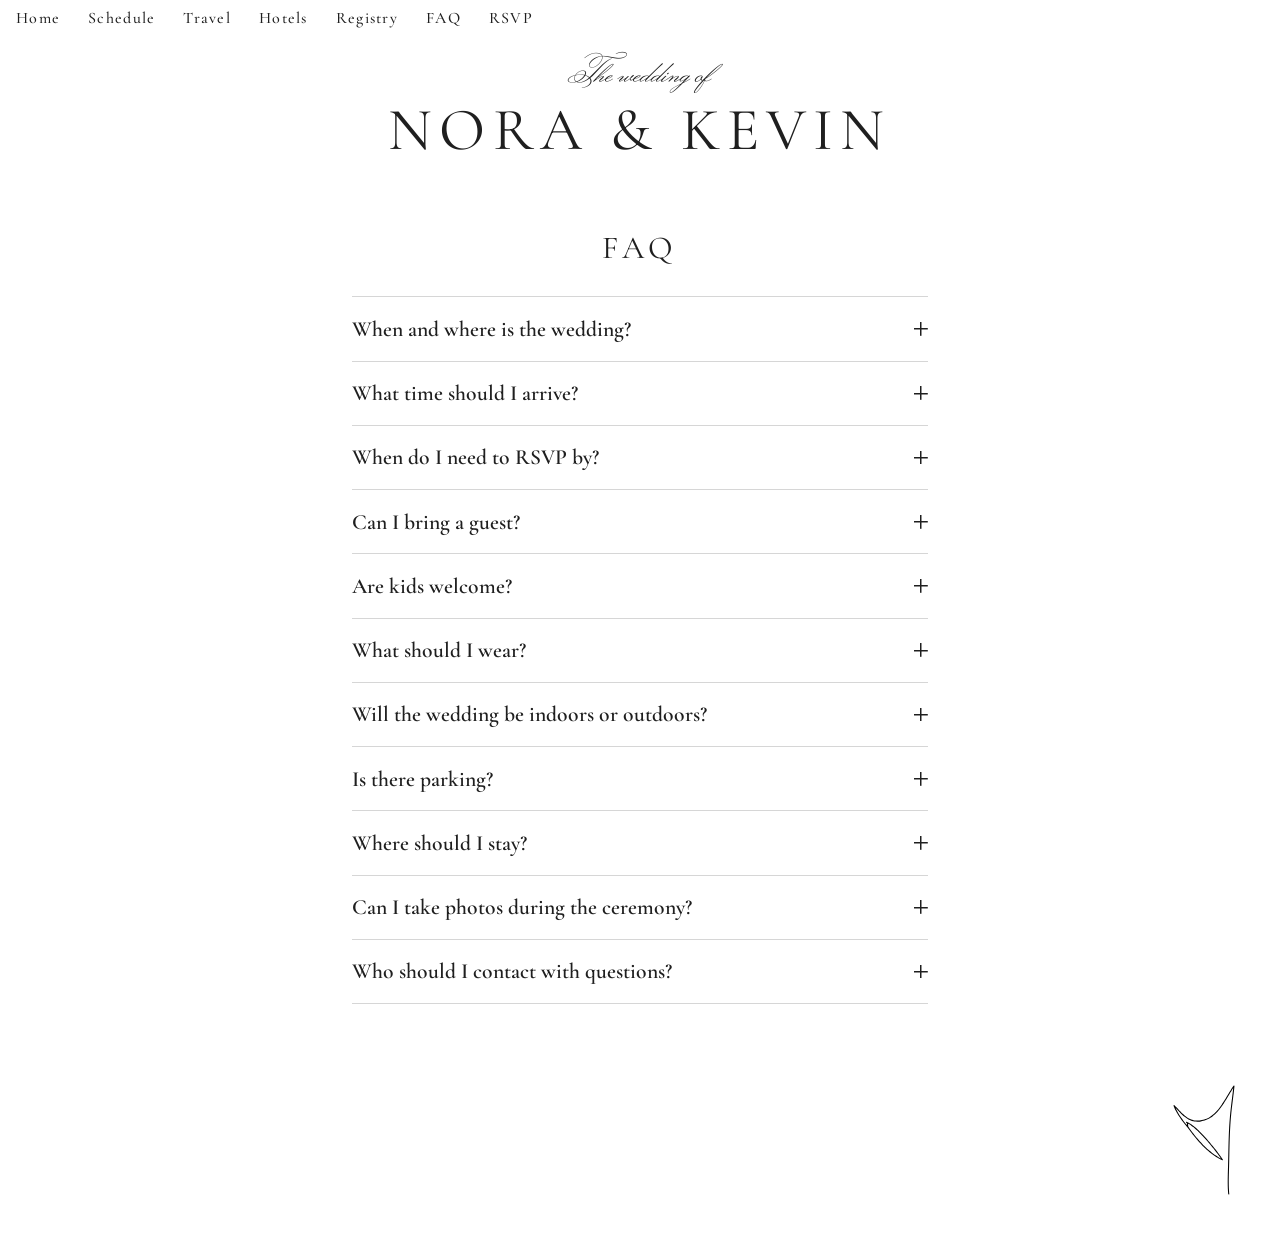
==== commit 28db3e75: "FAQ: fill in answers from Kevin's edited FAQ doc Venue (The Down Town Club), ceremony time, RSVP dea" ====
--- a/faq/index.html
+++ b/faq/index.html
@@ -41,52 +41,42 @@
       <div class="qa">
         <details class="qa-item">
           <summary>When and where is the wedding?</summary>
-          <p>Saturday, September 18, 2027, in Philadelphia, PA. The ceremony and reception will be at <span class="tbd">[venue name and address]</span>.</p>
+          <p>Saturday, September 18, 2027, in Philadelphia, PA. The ceremony, cocktail hour and reception will be at <a href="https://weddings.cescaphe.com/pages/down-town-club">The Down Town Club</a>.</p>
         </details>
 
         <details class="qa-item">
           <summary>What time should I arrive?</summary>
-          <p>The ceremony starts at <span class="tbd">[time]</span>. Please plan to arrive <span class="tbd">[20–30 minutes]</span> early to find your seat. The full timeline is on the <a href="/schedule/">Schedule</a> page.</p>
+          <p>The ceremony starts at 4:30pm. Please plan to arrive 15–20 minutes early to find your seat. The full timeline is on the <a href="/schedule/">Schedule</a> page.</p>
         </details>
 
         <details class="qa-item">
           <summary>When do I need to RSVP by?</summary>
-          <p>Please RSVP by <span class="tbd">[date]</span> on the <a href="/rsvp/">RSVP</a> page. Search for your name and you can answer for everyone in your household at once.</p>
-        </details>
-
-        <details class="qa-item">
-          <summary>What if I don’t know yet whether everyone in my household can come?</summary>
-          <p>Answer for whoever you can and leave the rest blank. You can come back to the RSVP page anytime to fill them in or change your answers.</p>
+          <p>Please RSVP by August 18 on the <a href="/rsvp/">RSVP</a> page. Search for your name and you can answer for everyone in your household at once.</p>
         </details>
 
         <details class="qa-item">
           <summary>Can I bring a guest?</summary>
-          <p>When you look up your name on the RSVP page, you’ll see everyone we’ve saved a seat for. <span class="tbd">[Plus-one policy]</span></p>
+          <p>We’re not able to accommodate guests that haven’t been formally invited. If you feel someone has been left off your invite, please feel free to reach out to us.</p>
         </details>
 
         <details class="qa-item">
           <summary>Are kids welcome?</summary>
-          <p><span class="tbd">[Kids policy]</span></p>
+          <p>Outside of the family members involved in the ceremony, this will be an adults-only event.</p>
         </details>
 
         <details class="qa-item">
           <summary>What should I wear?</summary>
-          <p><span class="tbd">[Dress code, e.g. formal or cocktail attire]</span></p>
+          <p>Formal attire: Dark-colored suits for men (tie optional) and a floor-length gown, a fancy cocktail dress or a dressy pantsuit for women.</p>
         </details>
 
         <details class="qa-item">
           <summary>Will the wedding be indoors or outdoors?</summary>
-          <p><span class="tbd">[Indoors or outdoors, plus anything to know about weather or shoes]</span></p>
-        </details>
-
-        <details class="qa-item">
-          <summary>Do I need to choose a meal?</summary>
-          <p>No, there’s nothing to choose ahead of time. You’ll pick your food at the wedding. If you have a food allergy, mention it in the message box when you RSVP.</p>
+          <p>The entire event will be indoors. The walk from our recommended hotels to the venue and the walk from the venue to the after-party are both under a half-mile.</p>
         </details>
 
         <details class="qa-item">
           <summary>Is there parking?</summary>
-          <p><span class="tbd">[Parking: on-site lot, street parking, valet or nearby garages]</span></p>
+          <p>There is a garage around the corner from the venue at <a href="https://maps.app.goo.gl/tTZ5wh3J33tvAFkC9">615 Chestnut St</a>, as well as others throughout the city. See the <a href="/hotels/">Hotels</a> page for parking options specific to where you’re staying.</p>
         </details>
 
         <details class="qa-item">
@@ -95,18 +85,13 @@
         </details>
 
         <details class="qa-item">
-          <summary>Where are you registered?</summary>
-          <p>Our registry is on Zola. You’ll find the link on the <a href="/registry/">Registry</a> page. <span class="tbd">[Optional note about gifts]</span></p>
-        </details>
-
-        <details class="qa-item">
           <summary>Can I take photos during the ceremony?</summary>
-          <p><span class="tbd">[Unplugged ceremony or not]</span></p>
+          <p>We’ll have two professional photographers at the Ceremony, so we’ll kindly ask everyone to put their phones away and refrain from taking their own.</p>
         </details>
 
         <details class="qa-item">
           <summary>Who should I contact with questions?</summary>
-          <p><span class="tbd">[Who to contact and how]</span></p>
+          <p>Prior to the event weekend, you can text Nora at <a href="sms:+16317426881">631-742-6881</a> or Kevin at <a href="sms:+16109520884">610-952-0884</a>.</p>
         </details>
       </div>
     </main>
--- a/style.css
+++ b/style.css
@@ -104,8 +104,24 @@
 .hero img, .hero video, .hero-placeholder { width: 100%; aspect-ratio: 16 / 10; object-fit: cover; }
 
 /* The home page video is decoration only: no controls, no hover icons, and
-   clicks/taps pass straight through it. */
-.hero video { aspect-ratio: 16 / 9; background: #000; pointer-events: none; user-select: none; }
+   clicks/taps pass straight through it. The box matches the footage's own
+   shape (1280×898) and nothing is cropped, so the film frame's dark border and
+   rounded corners always show, at every width. Update the ratio if the video
+   is re-cut at another size. */
+.hero video { aspect-ratio: 1280 / 898; object-fit: contain; background: #000; pointer-events: none; user-select: none; }
+/* Never taller than the screen below the sticky header (nav bar on desktop,
+   top bar on phones), so the whole frame fits on short laptop screens too:
+   the width shrinks to keep the shape. site.js measures the header into
+   --header-h; the fallback roughly matches it if scripts don't run. */
+.hero video {
+  display: block;
+  margin-inline: auto;
+  --fit-h: calc(100vh - var(--header-h, 3.5rem) - 1rem);
+  width: min(100%, calc(var(--fit-h) * 1280 / 898));
+}
+@supports (height: 100svh) {
+  .hero video { --fit-h: calc(100svh - var(--header-h, 3.5rem) - 1rem); }
+}
 .hero video::-webkit-media-controls,
 .hero video::-webkit-media-controls-start-playback-button,
 .hero video::-webkit-media-controls-overlay-play-button { display: none !important; -webkit-appearance: none; }
@@ -193,25 +209,54 @@
 
 /* ---- Hotels ---- */
 
-.hotels { border-top: 1px solid var(--line); }
-.hotel { padding: 1.75rem 0; border-bottom: 1px solid var(--line); }
-.hotel h2 { font-size: 1.5rem; font-weight: 600; line-height: 1.3; margin: 0; }
+/* Hotels sit side by side on wider screens, so that page gets a wider column. */
+.content.wide { max-width: 64rem; }
+.hotels { display: grid; gap: 3.5rem 3rem; }
+@media (min-width: 860px) {
+  .hotels { grid-template-columns: 1fr 1fr; }
+}
+.hotel-photo, .travel-photo {
+  display: block;
+  width: 100%;
+  height: auto;
+  aspect-ratio: 3 / 2;
+  object-fit: cover;
+  margin-bottom: 1.1rem;
+}
+/* Placeholder until there's a photo. */
+.hotel-photo.tbd { display: grid; place-items: center; padding: 0; }
+.hotel h2, .travel h2 { font-size: 1.5rem; font-weight: 600; line-height: 1.3; margin: 0; }
 .hotel-address { margin: 0.15rem 0 1.1rem; color: var(--muted); }
-/* Label on the left (Rooms, Check-in, Distance), its lines on the right. */
-.hotel dl { margin: 0 0 1.4rem; }
-.hotel dl > div { display: grid; grid-template-columns: 6.5rem 1fr; column-gap: 1rem; }
-.hotel dl > div + div { margin-top: 0.6rem; }
-.hotel dt {
+.hotel-links { display: flex; flex-wrap: wrap; align-items: center; gap: 0.75rem 1.5rem; margin: 0; }
+
+/* ---- Travel ---- */
+
+/* Airport and train station side by side on wider screens (like Hotels);
+   Parking spans the full width below them. */
+.travel { display: grid; gap: 2.75rem 3rem; }
+@media (min-width: 860px) {
+  .travel { grid-template-columns: 1fr 1fr; }
+  .travel-full { grid-column: 1 / -1; }
+}
+.travel h2 { margin-bottom: 0.9rem; }
+.travel .facts { margin-bottom: 0; }
+
+/* ---- Label / value lists (Hotels, Travel) ----
+   Label on the left (Rooms, Taxi...), one or more lines on the right. */
+
+.facts { margin: 0 0 1.4rem; }
+.facts > div { display: grid; grid-template-columns: 7rem 1fr; column-gap: 1rem; }
+.facts > div + div { margin-top: 0.6rem; }
+.facts dt {
   grid-column: 1;
   padding-top: 0.2em;
   font-size: 0.9rem;
   letter-spacing: 0.12em;
   text-transform: uppercase;
 }
-.hotel dd { grid-column: 2; margin: 0; }
-.hotel-links { display: flex; flex-wrap: wrap; align-items: center; gap: 0.75rem 1.5rem; margin: 0; }
+.facts dd { grid-column: 2; margin: 0; }
 @media (max-width: 760px) {
-  .hotel dl > div { grid-template-columns: 5.75rem 1fr; column-gap: 0.75rem; }
+  .facts > div { grid-template-columns: 6rem 1fr; column-gap: 0.75rem; }
 }
 
 /* Placeholder text still to be decided: easy to spot before launch. */
@@ -290,7 +335,7 @@
   .js .site-nav a { font-size: 1.4rem; padding: 0.6rem 1rem; }
 
   .hero { padding: 0; }
-  .hero img, .hero video, .hero-placeholder { aspect-ratio: 4 / 3; }
+  .hero img, .hero-placeholder { aspect-ratio: 4 / 3; }
 
   .masthead { padding-top: 2.5rem; }
   .names { margin: 0.25rem 0 0.75rem; }
